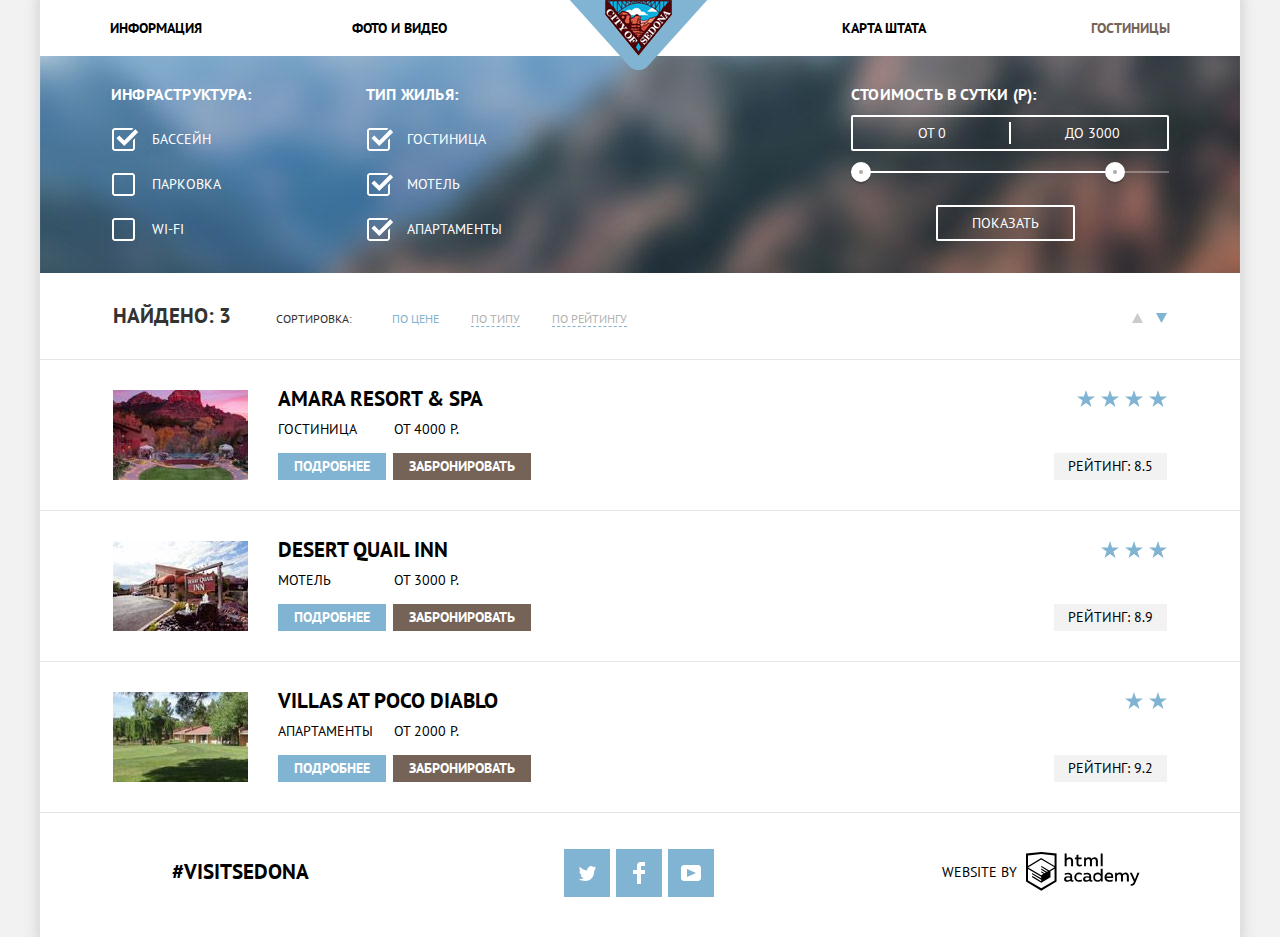
==== hotels.html @ 863a83e5 "зачистил PP" ====
<!DOCTYPE html>
<html lang="ru">
  <head>
    <meta charset="utf-8">
    <title>HTML Academy: Седона</title>
    <link href="https://fonts.googleapis.com/css?family=PT+Sans:400,700&amp;subset=cyrillic" rel="stylesheet">
    <link href=css/normalize.min.css rel="stylesheet">
    <link href=css/styles.min.css rel="stylesheet">
  </head>
<body>
  <div class="page-wrapper">
    <header class="main-header">
      <nav class="main-navigation">
        <a class="main-header-logo" href="index.html">
          <img src="img/site-logo.png" width="138" height="70" alt="Логотип Sedona">
        </a>
        <ul class="site-navigation">
          <li>
            <a href="info.html">Информация</a>
          </li>
          <li>
            <a href="foto.html">Фото и видео</a>
          </li>
          <li>
            <a href="map.html">Карта штата</a>
          </li>
          <li  class="site-navigation-current">
            <a href="hotels.html">Гостиницы</a>
          </li>
        </ul>
      </nav>
    </header>
    <main class="container">
      <div class="hotel-catalog">
        <section class="filter">
          <h2 class="visually-hidden">Поиск гостиницы</h2>
          <form class="filter-form" action="https://echo.htmlacademy.ru" method="post">
            <div class="filter-infrastructure">
              <fieldset>
                <legend>Инфраструктура:</legend>
                <ul>
                  <li class="filter-option">
                    <input class="visually-hidden filter-input filter-input-checkbox" type="checkbox" name="pool" id="filter-pool" checked>
                    <label for="filter-pool">Бассейн</label>
                  </li>
                  <li class="filter-option">
                    <input class="visually-hidden filter-input filter-input-checkbox" type="checkbox" name="parking" id="filter-parking">
                    <label for="filter-parking">Парковка</label>
                  </li>
                  <li class="filter-option">
                    <input class="visually-hidden filter-input filter-input-checkbox" type="checkbox" name="wifi" id="filter-wifi">
                    <label for="filter-wifi">Wi-Fi</label>
                  </li>
                </ul>
              </fieldset>
            </div>
            <div class="filter-housing">
              <fieldset>
                <legend>Тип жилья:</legend>
                  <ul>
                    <li class="filter-option">
                      <input class="visually-hidden filter-input filter-input-checkbox" type="checkbox" name="hotel" id="filter-hotel" checked>
                      <label for="filter-hotel">Гостиница</label>
                    </li>
                    <li class="filter-option">
                      <input class="visually-hidden filter-input filter-input-checkbox" type="checkbox" name="motel" id="filter-motel" checked>
                      <label for="filter-motel">Мотель</label>
                    </li>
                    <li class="filter-option">
                      <input class="visually-hidden filter-input filter-input-checkbox" type="checkbox" name="apartment" id="filter-apartment" checked>
                      <label for="filter-apartment">Апартаменты</label>
                    </li>
                  </ul>
              </fieldset>
            </div>
            <div class="filter-cost">
              <fieldset>
                <legend>Стоимость в сутки (Р):</legend>
                  <div class="price-controls">
                    <label class="min-price">от <input type="text" name="min-price" value="0"></label>
                    <label class="max-price">до <input type="text" name="max-price" value="3000"></label>
                  </div>
                  <div class="range-controls">
                    <div class="scale">
                      <div class="bar"></div>
                    </div>
                    <button class="range-toggle range-toggle-min"><span class="visually-hidden">от</span></button>
                    <button class="range-toggle range-toggle-max"><span class="visually-hidden">до</span></button>
                  </div>
              </fieldset>
              <button class="filter-show" type="submit">Показать</button>
            </div>
          </form>
        </section>
        <section class="result">
          <h2 class="visually-hidden">Результаты поиска</h2>
            <p class="result-found">Найдено: 3</p>
            <p class="result-title">Сортировка:</p>
          <form class="filter-result" action="hotels.html" method="get"> 
          <fieldset>
            <legend class="visually-hidden">Сортировка:</legend>
            <div class="sorting">
              <ul>
                <li class="filter-result-current">
                  <input class="visually-hidden filter-input filter-input-radio" type="radio" name="sort1" value="cost" id="filter-cost" checked>
                  <label for="filter-cost">по цене</label>
                </li>
                <li class="filter-result-option">
                  <input class="visually-hidden filter-input filter-input-radio" type="radio" name="sort1" value="type" id="filter-type">
                  <label for="filter-type">по типу</label>
                </li>
                <li class="filter-result-option">
                  <input class="visually-hidden filter-input filter-input-radio" type="radio" name="sort1" value="rating" id="filter-rating">
                  <label for="filter-rating">по рейтингу</label>
                </li>
              </ul>
              <ul class="filter-up-down">
                <li class="filter-result-up">
                  <input class="visually-hidden filter-input filter-input-radio" type="radio" name="sort2" value="up" id="filter-up">
                  <label for="filter-up"><span class="visually-hidden">по возрастанию</span><svg xmlns="http://www.w3.org/2000/svg" width="11" height="10"><path fill="#cacaca" d="M5.5 0L0 10h11z"/></svg></label>
                </li>
                <li class="filter-result-down">
                  <input class="visually-hidden filter-input filter-input-radio" type="radio" name="sort2" value="down" id="filter-down" checked>
                  <label for="filter-down"><span class="visually-hidden">по убыванию</span><svg xmlns="http://www.w3.org/2000/svg" width="11" height="10"><path fill="#81b3d2" d="M5.5 10L0 0h11"/></svg></label>
                </li>
              </ul>
            </div>
          </fieldset>
          <button type="submit" class="visually-hidden filter-button button">Показать</button>
          </form>
        </section> 
        <section class="hotels">
          <h2 class="visually-hidden">Гостиницы Седоны</h2>
          <ul class="hotel">
            <li class="hotel-description">
              <img src="img/hotels-amara.jpg" width="135" height="90" alt="Amara Resort & Spa">
              <div class="hotel-description-text">
                <h3><a href="#">Amara Resort & Spa</a></h3>
                <div class="hotel-description-type"><span>Гостиница</span><span>от 4000 р.</span></div>
                <div class="hotels-buttons">
                  <a class="button hotel-more" href="#">Подробнее</a>
                  <form action="https://echo.htmlacademy.ru" method="POST">
                    <input type="hidden" name="hotel-id">
                    <button class="button booking-button" type="submit">Забронировать</button>
                  </form>
                </div>
              </div> 
              <div class="hotel-rating">
                <div class="rating-star">
                  <img src="img/icon-star.svg" alt="Рейтинг отеля 4 из 5">
                  <img src="img/icon-star.svg" alt="">
                  <img src="img/icon-star.svg" alt="">
                  <img src="img/icon-star.svg" alt="">
                </div>
                <span class="rating-text">Рейтинг: 8.5</span>
              </div>
            </li>
            <li class="hotel-description">
              <img src="img/hotels-desert.jpg" width="135" height="90" alt="Desert Quail Inn">
              <div class="hotel-description-text">
                <h3><a href="#">Desert Quail Inn</a></h3>
                <div class="hotel-description-type"><span>Мотель</span><span>от 3000 р.</span></div>
                <div class="hotels-buttons">
                  <a class="button hotel-more" href="#">Подробнее</a>
                  <form action="https://echo.htmlacademy.ru" method="POST">
                    <input type="hidden" name="hotel-id">
                    <button class="button booking-button" type="submit">Забронировать</button>
                  </form>
                </div>
              </div>
              <div class="hotel-rating">
                <div class="rating-star">
                  <img src="img/icon-star.svg" alt="Рейтинг отеля 3 из 5">
                  <img src="img/icon-star.svg" alt="">
                  <img src="img/icon-star.svg" alt="">
                </div>
                <span class="rating-text">Рейтинг: 8.9</span>
              </div> 
            </li>
            <li class="hotel-description">
              <img src="img/hotels-villas.jpg" width="135" height="90" alt="Villas at Poco Diablo">
              <div class="hotel-description-text">
                <h3><a href="#">Villas at Poco Diablo</a></h3>
                <div class="hotel-description-type"><span>Апартаменты</span><span>от 2000 р.</span></div>
                <div class="hotels-buttons">
                  <a class="button hotel-more" href="#">Подробнее</a>
                  <form action="https://echo.htmlacademy.ru" method="POST">
                    <input type="hidden" name="hotel-id">
                    <button class="button booking-button" type="submit">Забронировать</button>
                  </form>
                </div>
              </div>
              <div class="hotel-rating">
                <div class="rating-star">
                  <img src="img/icon-star.svg" alt="Рейтинг отеля 2 из 5">
                  <img src="img/icon-star.svg" alt="">
                </div>
                <span class="rating-text">Рейтинг: 9.2</span>
              </div>  
            </li>
          </ul>
        </section>
      </div>   
    </main>
    <footer class="main-footer">
      <p class="footer-hashtag">#visitsedona</p>
      <div class="footer-social">
        <ul>
          <li>
            <a class="social-button" href="#"><span class="visually-hidden">Twitter</span>
              <svg xmlns="http://www.w3.org/2000/svg" width="17" height="15"><path fill="#FFF" d="M10.95.144c1.685-.496 2.984.27 3.577 1.179.673-.231 1.331-.481 2.011-.708a2.345 2.345 0 0 1-.857 1.768c.685.17 1.304-.491 1.304-.491-.169 1-1.006 1.788-1.563 2.024-.231 6.75-3.175 11.217-10.077 11.082h-.446c-.41 0-4.164-.46-4.898-1.887 2.271.196 3.893-.422 4.693-1.177-.96-.3-2.679-.477-2.979-2.95.349.106.564.228 1.19.119C1.705 8.247.374 7.53.448 5.33c.285.328 1.067.536 1.34.472C1.085 5.561-.182 2.442.894.85c1.818 1.854 3.735 3.606 7.152 3.773C8.254 2.33 9.183.793 10.95.144z"/></svg></a>
          </li>
          <li>
            <a class="social-button" href="#"><span class="visually-hidden">Facebook</span><svg xmlns="http://www.w3.org/2000/svg" width="12" height="22"><path fill="#fff" d="M12 4V0H8a4 4 0 0 0-4 4v4H0v4h4v10h4V12h4V8H8V4h4z"/></svg></a>
          </li>
          <li>
            <a class="social-button" href="#"><span class="visually-hidden">Youtube</span><svg xmlns="http://www.w3.org/2000/svg" width="20" height="16"><path fill="#fff" d="M17 0H3C1.35 0 0 1.35 0 3v10c0 1.65 1.35 3 3 3h14c1.65 0 3-1.35 3-3V3c0-1.65-1.35-3-3-3zM6.027 11.998V4.002L15.014 8l-8.987 3.998z"/></svg></a>
          </li>
        </ul>
      </div>
      <div class="footer-copyright">
        <b>website by</b>
        <a class="copy-logo" href="https://htmlacademy.ru/intensive/htmlcss"><svg width="115" height="41" data-name="Layer 1" xmlns="http://www.w3.org/2000/svg" viewBox="0 0 115 41"><path d="M46.84 28.22a2.07 2.07 0 0 0 .58-.11v1.4a3.41 3.41 0 0 1-1.24.22 1.75 1.75 0 0 1-1.75-1 5.08 5.08 0 0 1-3.3 1.13c-1.59 0-3.06-.87-3.06-2.68 0-2.24 2.08-2.93 3.9-2.93a11.63 11.63 0 0 1 2.28.26v-.31c0-1.09-.8-1.86-2.3-1.86a7.79 7.79 0 0 0-3.15.67v-1.79a10.72 10.72 0 0 1 3.35-.58c2.48 0 4 1.18 4 3.83v3.14a.57.57 0 0 0 .69.61zm-6.76-1.19a1.42 1.42 0 0 0 1.64 1.29 3.56 3.56 0 0 0 2.53-1v-1.51a10.21 10.21 0 0 0-1.9-.22c-1.1.01-2.27.35-2.27 1.45zM53.06 20.62a5.29 5.29 0 0 1 2.7.67v1.79a4.28 4.28 0 0 0-2.42-.73 2.89 2.89 0 1 0 0 5.76 5.26 5.26 0 0 0 2.55-.67v1.8a6.58 6.58 0 0 1-2.9.6 4.42 4.42 0 0 1-4.72-4.54 4.54 4.54 0 0 1 4.79-4.68zM65.84 28.22a2.07 2.07 0 0 0 .58-.11v1.4a3.41 3.41 0 0 1-1.24.22 1.75 1.75 0 0 1-1.75-1 5.08 5.08 0 0 1-3.3 1.13c-1.59 0-3.06-.87-3.06-2.68 0-2.24 2.08-2.93 3.9-2.93a11.63 11.63 0 0 1 2.28.26v-.31c0-1.09-.8-1.86-2.3-1.86a7.79 7.79 0 0 0-3.15.67v-1.79a10.72 10.72 0 0 1 3.35-.58c2.48 0 4 1.18 4 3.83v3.14a.57.57 0 0 0 .69.61zm-6.76-1.19a1.42 1.42 0 0 0 1.64 1.29 3.56 3.56 0 0 0 2.53-1v-1.51a10.21 10.21 0 0 0-1.9-.22c-1.11.01-2.27.35-2.27 1.45zM76.67 16.85v12.76h-1.76v-1.39a4.07 4.07 0 0 1-3.35 1.62 4.62 4.62 0 0 1 0-9.22 4 4 0 0 1 3.15 1.37v-5.14h2zm-4.76 5.48a2.9 2.9 0 0 0 0 5.8 3 3 0 0 0 2.79-1.84v-2.13a3.06 3.06 0 0 0-2.79-1.83zM82.99 20.62c3.48 0 4.68 2.81 4.12 5.34h-6.58c.22 1.57 1.75 2.22 3.35 2.22a6.41 6.41 0 0 0 2.77-.62v1.68a7.5 7.5 0 0 1-3.14.6c-2.68 0-5-1.53-5-4.61a4.39 4.39 0 0 1 4.48-4.61zm.09 1.62a2.39 2.39 0 0 0-2.57 2.26h4.85a2.06 2.06 0 0 0-2.28-2.26zM89.1 29.61v-8.75h1.73v1.09a4 4 0 0 1 2.92-1.33 3 3 0 0 1 2.73 1.4 4.33 4.33 0 0 1 3.06-1.4 3.21 3.21 0 0 1 3.32 3.52v5.47h-2V24.2a1.67 1.67 0 0 0-1.73-1.84 2.94 2.94 0 0 0-2.17 1.18V29.61h-2V24.2a1.67 1.67 0 0 0-1.73-1.84 3.11 3.11 0 0 0-2.32 1.35v5.91h-2zM111.47 20.86h2l-4.1 9.93c-.95 2.28-2.19 3-3.52 3a5 5 0 0 1-1.15-.15v-1.66a3 3 0 0 0 .89.13c.95 0 1.66-.67 2.17-2l.18-.44-4.16-8.82h2.13l3 6.6zM40.66 1.53v5a4 4 0 0 1 2.83-1.2A3.41 3.41 0 0 1 47.1 8.9v5.41h-2V9.15a1.9 1.9 0 0 0-2-2.1 3.08 3.08 0 0 0-2.44 1.46v5.8h-2V1.53h2zM52.43 2.42v3.12h3.17v1.71h-3.17v4c0 1.15.53 1.53 1.66 1.53a4.71 4.71 0 0 0 1.77-.35v1.68a7.14 7.14 0 0 1-2.35.38 2.68 2.68 0 0 1-3-2.88V7.23h-1.6V5.52h1.57V2.88zM58.1 14.29V5.54h1.73v1.09a4 4 0 0 1 2.92-1.33 3 3 0 0 1 2.73 1.4 4.33 4.33 0 0 1 3.06-1.4 3.21 3.21 0 0 1 3.32 3.52v5.47h-2V8.88a1.67 1.67 0 0 0-1.73-1.84 2.94 2.94 0 0 0-2.17 1.18V14.29h-2V8.88a1.67 1.67 0 0 0-1.73-1.84 3.11 3.11 0 0 0-2.32 1.35v5.91h-2zM74.72 1.52h1.95v12.76h-1.95zM15.44.02h-.16L0 1.62v28l15.28 9.09 15.28-9.09v-28zm13.12 28.45l-13.28 7.9L2 28.47V16.99l13.22 7.87v1.43l-9.07-5.4v1.38l9.11 5.47v1.46l-9.1-5.42v1.38l9.11 5.47 9.19-5.5V19.22l4.1-2.45v11.67zm0-13.16l-3.65 2.14-1.68 1-8-4.76v1.38l6.84 4.07h-.06l-.15.09-1 .57-5.64-3.36v1.38l4.45 2.65-1.05.7-3.36-2v1.38l2.21 1.3-2.25 1.35-13.16-7.82 13.17-7.92zm0-1.39L15.21 6.05l-13.2 7.86V3.41l13.28-1.39 13.28 1.39v10.51z" fill="#000"/></svg><span class="visually-hidden">HTML Academy</span></a>
      </div>
    </footer>
  </div>
</body>
</html>
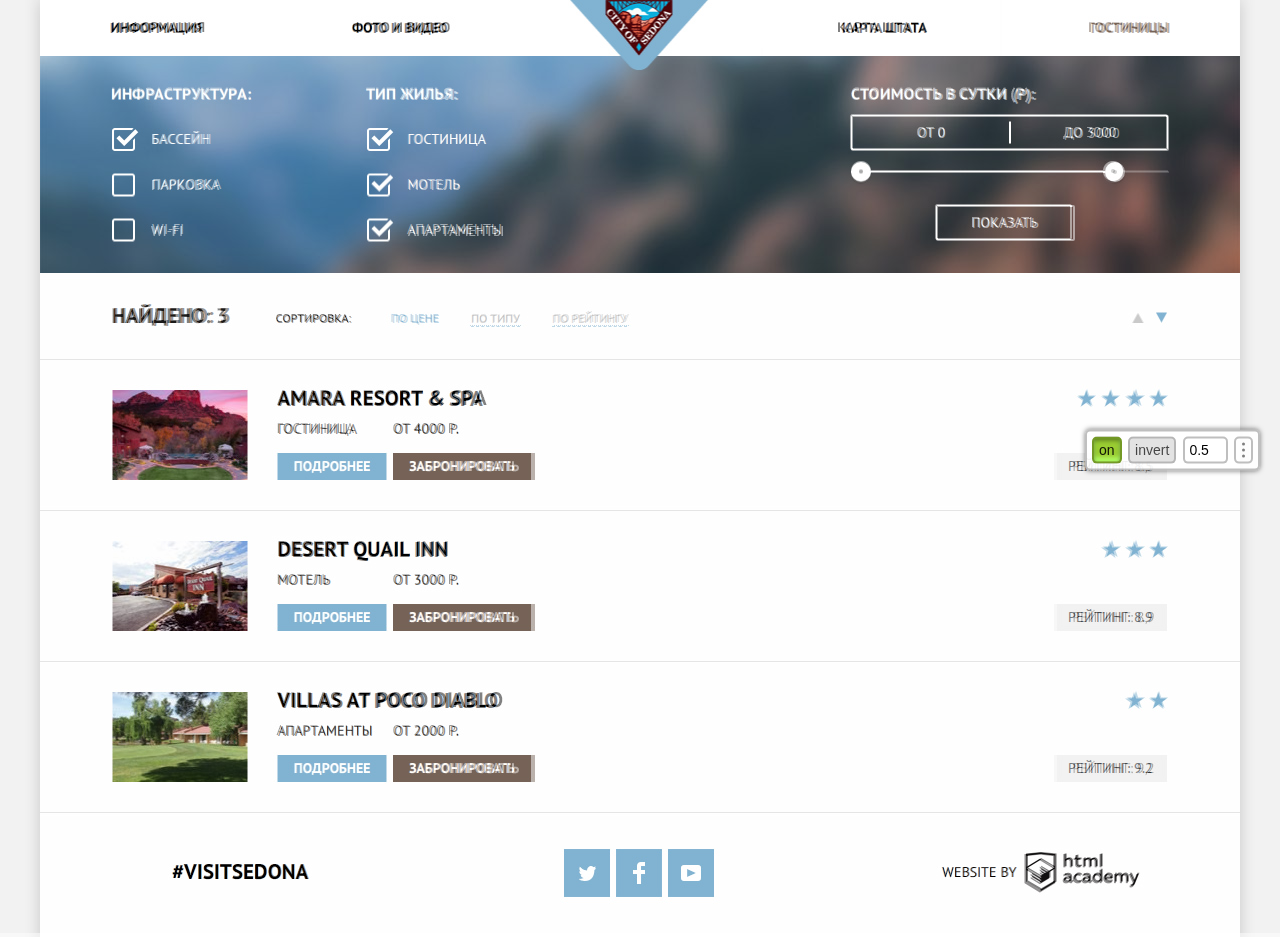
==== commit c5c6abe6: "вернул норм css и добавил скрипт PP" ====
--- a/hotels.html
+++ b/hotels.html
@@ -1,11 +1,20 @@
 <!DOCTYPE html>
 <html lang="ru">
   <head>
+      <style>
+          HTML {
+            background-repeat: no-repeat;
+            background-position:  50% 0;
+            background-image: url( "img/sedona-hotels-1200.jpg" );
+          }
+        </style>
+        <link href="css/styles_pp.css" rel="stylesheet">
+        <script src="js/script.js"></script>
     <meta charset="utf-8">
     <title>HTML Academy: Седона</title>
     <link href="https://fonts.googleapis.com/css?family=PT+Sans:400,700&amp;subset=cyrillic" rel="stylesheet">
-    <link href=css/normalize.min.css rel="stylesheet">
-    <link href=css/styles.min.css rel="stylesheet">
+    <link href=css/normalize.css rel="stylesheet">
+    <link href=css/styles.css rel="stylesheet">
   </head>
 <body>
   <div class="page-wrapper">
--- a/css/styles_pp.css
+++ b/css/styles_pp.css
@@ -0,0 +1,132 @@
+/* STATES & MODES
+--------------------------------------------- */
+
+HTML[data-state="off"] {
+    background: none;
+  }
+  
+  HTML[data-state="off"] BODY {
+    opacity: 1 !important;
+    filter: none;
+  }
+  
+  
+  BODY[data-filter="invert"] {
+    filter: invert(1);
+  }
+  
+  /* CONTROLS
+  --------------------------------------------- */
+  
+  .controls-panel {
+    position: fixed;
+    top: 50%;
+    right: 20px;
+    transform: translateY(-50%);
+    z-index: 1000;
+    display: flex;
+    justify-content: space-between;
+    min-width: 175px;
+    padding: 5px;
+    box-sizing: border-box;
+    border: 2px solid hsla(0,0%,0%,.25);
+    border-radius: 5px;
+    background: hsla(0,0%,100%,.9);
+    box-shadow: 0 0 5px hsla(0,0%,0%,.5);
+    font: 14px/1.2 Arial, sans-serif;
+    text-transform: none;
+    outline: none;
+    color: #000;
+  }
+  
+  .controls-panel__control {
+    margin-right: 5px;
+    padding: 3px;
+    border: 2px solid hsla(0,0%,0%,.25);
+    border-radius: 5px;
+    outline: none;
+    vertical-align: middle;
+    font: inherit;
+  }
+  .controls-panel__control:focus {
+    box-shadow: 0 0 0 3px hsl(75,100%,45%);
+  }
+  .controls-panel__control:disabled {
+    background: transparent;
+    opacity: .35;
+    cursor: default;
+  }
+  
+  .controls-panel__control--button {
+    padding-left: 5px;
+    padding-right: 5px;
+    color: hsla(0,0%,0%,.9);
+    cursor: pointer;
+  }
+  .controls-panel__control--button:enabled {
+    background: yellowgreen;
+    box-shadow: 0 2px 4px hsla(0,0%,0%,0.4) inset,
+                0 -4px 4px hsla(90,100%,70%,1) inset;
+  }
+  
+  .controls-panel__control--button:enabled:focus {
+    background: yellowgreen;
+    box-shadow: 0 2px 4px hsla(0,0%,0%,0.4) inset,
+                0 -4px 4px hsla(90,100%,70%,1) inset,
+                0 0 0 3px hsl(75,100%,45%);
+  }
+  
+  .controls-panel__control--button[data-state-num="0"]:enabled {
+    background: #DDD;
+    box-shadow: none;
+    opacity: .8;
+  }
+  
+  .controls-panel__control--number {
+    max-width: 2.7em;
+    padding-right: 0;
+    box-sizing: content-box;
+    text-align: center;
+  }
+  .controls-panel__control--number:focus {
+    border-color: hsla(0,0%,0%,.35);
+  }
+  
+  .controls-panel__control--drag-n-drop {
+    position: relative;
+    width: 19px;
+    min-height: 1.8em; /* IE10 fixes */
+    margin: 0;
+    padding: 0;
+    background: transparent;
+    cursor: move;
+  }
+  
+  .controls-panel__control--drag-n-drop:active {
+    background: yellowgreen;
+    box-shadow: 0 2px 4px hsla(0,0%,0%,0.4) inset,
+                0 -4px 4px hsla(90,100%,70%,1) inset,
+                0 0 0 3px hsl(75,100%,45%);
+    cursor: -webkit-grabbing;
+    cursor: -moz-grabbing;
+    cursor: grab;
+  }
+  
+  
+  .controls-panel__control--drag-n-drop::after {
+    content: '';
+    display: block;
+    position: absolute;
+    top: 0;
+    right: 0;
+    bottom: 0;
+    left: 0;
+    margin: auto;
+    width: 3px;
+    height: 3px;
+    border-radius: 50%;
+    background:hsla(0,0%,0%,.5);
+    box-shadow: 0 6px 0 hsla(0,0%,0%,.5),
+                0 -6px 0 hsla(0,0%,0%,.5);
+    pointer-events: none;
+    }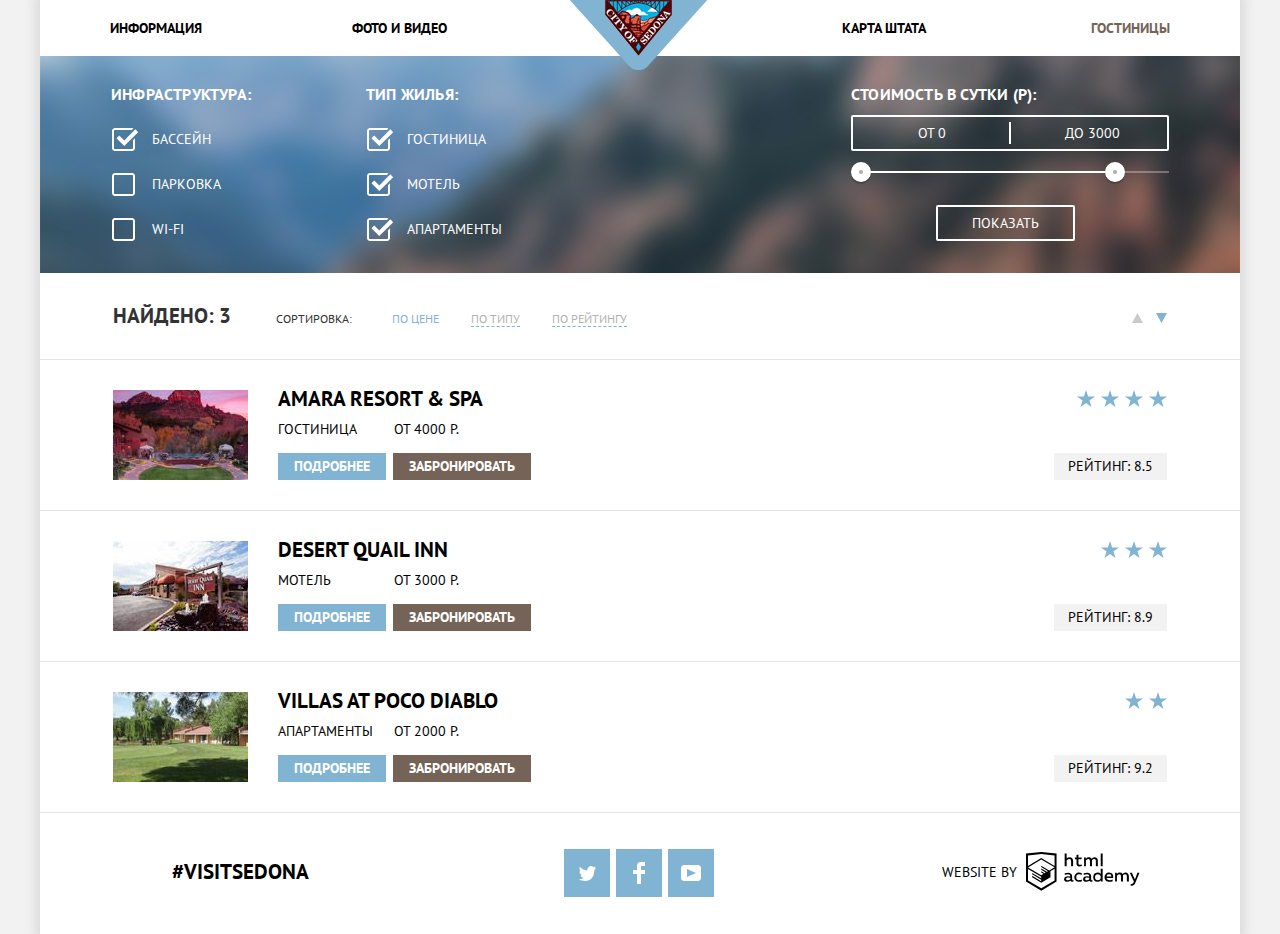
==== commit 374ed00c: "удалил PP" ====
--- a/hotels.html
+++ b/hotels.html
@@ -1,20 +1,11 @@
 <!DOCTYPE html>
 <html lang="ru">
   <head>
-      <style>
-          HTML {
-            background-repeat: no-repeat;
-            background-position:  50% 0;
-            background-image: url( "img/sedona-hotels-1200.jpg" );
-          }
-        </style>
-        <link href="css/styles_pp.css" rel="stylesheet">
-        <script src="js/script.js"></script>
     <meta charset="utf-8">
     <title>HTML Academy: Седона</title>
     <link href="https://fonts.googleapis.com/css?family=PT+Sans:400,700&amp;subset=cyrillic" rel="stylesheet">
-    <link href=css/normalize.css rel="stylesheet">
-    <link href=css/styles.css rel="stylesheet">
+    <link href=css/normalize.min.css rel="stylesheet">
+    <link href=css/styles.min.css rel="stylesheet">
   </head>
 <body>
   <div class="page-wrapper">
@@ -44,44 +35,40 @@
         <section class="filter">
           <h2 class="visually-hidden">Поиск гостиницы</h2>
           <form class="filter-form" action="https://echo.htmlacademy.ru" method="post">
-            <div class="filter-infrastructure">
-              <fieldset>
-                <legend>Инфраструктура:</legend>
+            <fieldset class="filter-infrastructure">
+              <legend>Инфраструктура:</legend>
+              <ul>
+                <li class="filter-option">
+                  <input class="visually-hidden filter-input filter-input-checkbox" type="checkbox" name="pool" id="filter-pool" checked>
+                  <label for="filter-pool">Бассейн</label>
+                </li>
+                <li class="filter-option">
+                  <input class="visually-hidden filter-input filter-input-checkbox" type="checkbox" name="parking" id="filter-parking">
+                  <label for="filter-parking">Парковка</label>
+                </li>
+                <li class="filter-option">
+                  <input class="visually-hidden filter-input filter-input-checkbox" type="checkbox" name="wifi" id="filter-wifi">
+                  <label for="filter-wifi">Wi-Fi</label>
+                </li>
+              </ul>
+            </fieldset>
+            <fieldset class="filter-housing">
+              <legend>Тип жилья:</legend>
                 <ul>
                   <li class="filter-option">
-                    <input class="visually-hidden filter-input filter-input-checkbox" type="checkbox" name="pool" id="filter-pool" checked>
-                    <label for="filter-pool">Бассейн</label>
+                    <input class="visually-hidden filter-input filter-input-checkbox" type="checkbox" name="hotel" id="filter-hotel" checked>
+                    <label for="filter-hotel">Гостиница</label>
                   </li>
                   <li class="filter-option">
-                    <input class="visually-hidden filter-input filter-input-checkbox" type="checkbox" name="parking" id="filter-parking">
-                    <label for="filter-parking">Парковка</label>
+                    <input class="visually-hidden filter-input filter-input-checkbox" type="checkbox" name="motel" id="filter-motel" checked>
+                    <label for="filter-motel">Мотель</label>
                   </li>
                   <li class="filter-option">
-                    <input class="visually-hidden filter-input filter-input-checkbox" type="checkbox" name="wifi" id="filter-wifi">
-                    <label for="filter-wifi">Wi-Fi</label>
+                    <input class="visually-hidden filter-input filter-input-checkbox" type="checkbox" name="apartment" id="filter-apartment" checked>
+                    <label for="filter-apartment">Апартаменты</label>
                   </li>
                 </ul>
-              </fieldset>
-            </div>
-            <div class="filter-housing">
-              <fieldset>
-                <legend>Тип жилья:</legend>
-                  <ul>
-                    <li class="filter-option">
-                      <input class="visually-hidden filter-input filter-input-checkbox" type="checkbox" name="hotel" id="filter-hotel" checked>
-                      <label for="filter-hotel">Гостиница</label>
-                    </li>
-                    <li class="filter-option">
-                      <input class="visually-hidden filter-input filter-input-checkbox" type="checkbox" name="motel" id="filter-motel" checked>
-                      <label for="filter-motel">Мотель</label>
-                    </li>
-                    <li class="filter-option">
-                      <input class="visually-hidden filter-input filter-input-checkbox" type="checkbox" name="apartment" id="filter-apartment" checked>
-                      <label for="filter-apartment">Апартаменты</label>
-                    </li>
-                  </ul>
-              </fieldset>
-            </div>
+            </fieldset>
             <div class="filter-cost">
               <fieldset>
                 <legend>Стоимость в сутки (Р):</legend>
@@ -105,38 +92,27 @@
           <h2 class="visually-hidden">Результаты поиска</h2>
             <p class="result-found">Найдено: 3</p>
             <p class="result-title">Сортировка:</p>
-          <form class="filter-result" action="hotels.html" method="get"> 
-          <fieldset>
-            <legend class="visually-hidden">Сортировка:</legend>
-            <div class="sorting">
+            <div class="filter-result">
               <ul>
                 <li class="filter-result-current">
-                  <input class="visually-hidden filter-input filter-input-radio" type="radio" name="sort1" value="cost" id="filter-cost" checked>
-                  <label for="filter-cost">по цене</label>
+                  <a href="#">по цене</a>
                 </li>
                 <li class="filter-result-option">
-                  <input class="visually-hidden filter-input filter-input-radio" type="radio" name="sort1" value="type" id="filter-type">
-                  <label for="filter-type">по типу</label>
+                  <a href="#">по типу</a>
                 </li>
                 <li class="filter-result-option">
-                  <input class="visually-hidden filter-input filter-input-radio" type="radio" name="sort1" value="rating" id="filter-rating">
-                  <label for="filter-rating">по рейтингу</label>
+                  <a href="#">по рейтингу</a>
                 </li>
               </ul>
               <ul class="filter-up-down">
                 <li class="filter-result-up">
-                  <input class="visually-hidden filter-input filter-input-radio" type="radio" name="sort2" value="up" id="filter-up">
-                  <label for="filter-up"><span class="visually-hidden">по возрастанию</span><svg xmlns="http://www.w3.org/2000/svg" width="11" height="10"><path fill="#cacaca" d="M5.5 0L0 10h11z"/></svg></label>
+                    <a href="#"><span class="visually-hidden">по возрастанию</span><svg xmlns="http://www.w3.org/2000/svg" width="11" height="10"><path fill="#cacaca" d="M5.5 0L0 10h11z"/></svg></a>
                 </li>
                 <li class="filter-result-down">
-                  <input class="visually-hidden filter-input filter-input-radio" type="radio" name="sort2" value="down" id="filter-down" checked>
-                  <label for="filter-down"><span class="visually-hidden">по убыванию</span><svg xmlns="http://www.w3.org/2000/svg" width="11" height="10"><path fill="#81b3d2" d="M5.5 10L0 0h11"/></svg></label>
+                  <a href="#"><span class="visually-hidden">по убыванию</span><svg xmlns="http://www.w3.org/2000/svg" width="11" height="10"><path fill="#81b3d2" d="M5.5 10L0 0h11"/></svg></a>
                 </li>
               </ul>
             </div>
-          </fieldset>
-          <button type="submit" class="visually-hidden filter-button button">Показать</button>
-          </form>
         </section> 
         <section class="hotels">
           <h2 class="visually-hidden">Гостиницы Седоны</h2>
@@ -148,18 +124,15 @@
                 <div class="hotel-description-type"><span>Гостиница</span><span>от 4000 р.</span></div>
                 <div class="hotels-buttons">
                   <a class="button hotel-more" href="#">Подробнее</a>
-                  <form action="https://echo.htmlacademy.ru" method="POST">
-                    <input type="hidden" name="hotel-id">
-                    <button class="button booking-button" type="submit">Забронировать</button>
-                  </form>
+                  <a class="button booking-button" href="#">Забронировать</a>
                 </div>
               </div> 
               <div class="hotel-rating">
                 <div class="rating-star">
-                  <img src="img/icon-star.svg" alt="Рейтинг отеля 4 из 5">
-                  <img src="img/icon-star.svg" alt="">
-                  <img src="img/icon-star.svg" alt="">
-                  <img src="img/icon-star.svg" alt="">
+                  <img src="img/icon-star.svg" width="18" height="17" alt="Рейтинг отеля 4 из 5">
+                  <img src="img/icon-star.svg" width="18" height="17" alt="">
+                  <img src="img/icon-star.svg" width="18" height="17" alt="">
+                  <img src="img/icon-star.svg" width="18" height="17" alt="">
                 </div>
                 <span class="rating-text">Рейтинг: 8.5</span>
               </div>
@@ -171,17 +144,14 @@
                 <div class="hotel-description-type"><span>Мотель</span><span>от 3000 р.</span></div>
                 <div class="hotels-buttons">
                   <a class="button hotel-more" href="#">Подробнее</a>
-                  <form action="https://echo.htmlacademy.ru" method="POST">
-                    <input type="hidden" name="hotel-id">
-                    <button class="button booking-button" type="submit">Забронировать</button>
-                  </form>
+                  <a class="button booking-button" href="#">Забронировать</a>
                 </div>
               </div>
               <div class="hotel-rating">
                 <div class="rating-star">
-                  <img src="img/icon-star.svg" alt="Рейтинг отеля 3 из 5">
-                  <img src="img/icon-star.svg" alt="">
-                  <img src="img/icon-star.svg" alt="">
+                  <img src="img/icon-star.svg" width="18" height="17" alt="Рейтинг отеля 3 из 5">
+                  <img src="img/icon-star.svg" width="18" height="17"alt="">
+                  <img src="img/icon-star.svg" width="18" height="17"alt="">
                 </div>
                 <span class="rating-text">Рейтинг: 8.9</span>
               </div> 
@@ -193,16 +163,13 @@
                 <div class="hotel-description-type"><span>Апартаменты</span><span>от 2000 р.</span></div>
                 <div class="hotels-buttons">
                   <a class="button hotel-more" href="#">Подробнее</a>
-                  <form action="https://echo.htmlacademy.ru" method="POST">
-                    <input type="hidden" name="hotel-id">
-                    <button class="button booking-button" type="submit">Забронировать</button>
-                  </form>
+                  <a class="button booking-button" href="#">Забронировать</a>
                 </div>
               </div>
               <div class="hotel-rating">
                 <div class="rating-star">
-                  <img src="img/icon-star.svg" alt="Рейтинг отеля 2 из 5">
-                  <img src="img/icon-star.svg" alt="">
+                  <img src="img/icon-star.svg" width="18" height="17" alt="Рейтинг отеля 2 из 5">
+                  <img src="img/icon-star.svg" width="18" height="17" alt="">
                 </div>
                 <span class="rating-text">Рейтинг: 9.2</span>
               </div>  
